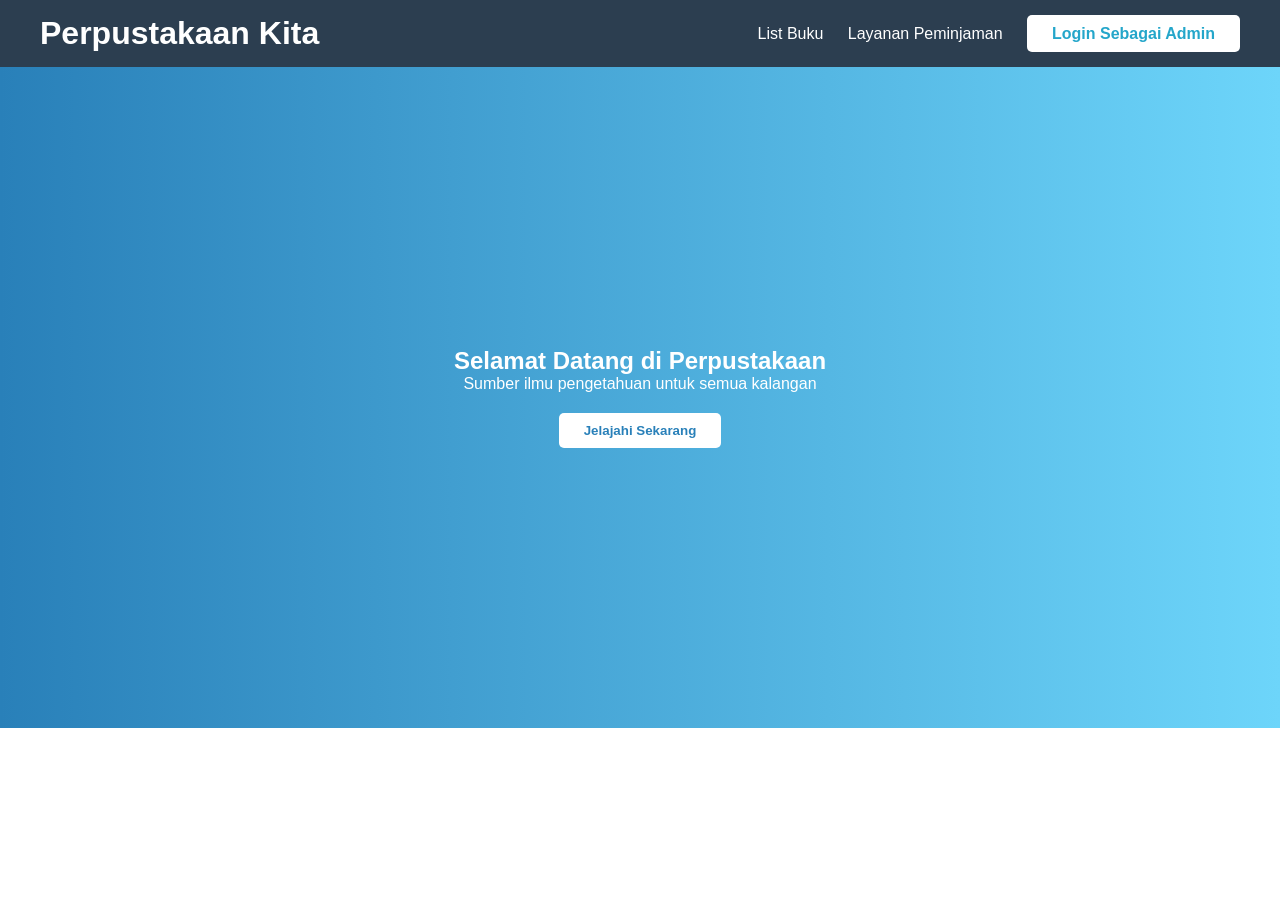
==== index.html @ aedb3fc3 "first commit" ====
<!DOCTYPE html>
<html lang="id">
<head>
    <meta charset="UTF-8">
    <meta name="viewport" content="width=device-width, initial-scale=1.0">
    <title>Perpustakaan Kita    </title>
    <link rel="stylesheet" href="style.css">
</head>
<body>

<header class="navbar">
    <h1>Perpustakaan Kita</h1>
    <nav>
        <a href="#kategori">List Buku</a>
        <a href="#layanan">Layanan Peminjaman</a>
        <a href="#login" class="login-admin">Login Sebagai Admin</a>
    </nav>
</header>
<section class="utama">
    <h2>Selamat Datang di Perpustakaan</h2>
    <p>Sumber ilmu pengetahuan untuk semua kalangan</p>
    <button>Jelajahi Sekarang</button>
</section>

</body>
</html>
---- style.css ----
* {
    margin: 0;
    padding: 0;
    box-sizing: border-box;
    font-family: Arial, sans-serif;
}

body {
    background: #fff;
    color: #333;
}


.navbar {
    background: #2c3e50;
    color: #fff;
    padding: 15px 40px;
    display: flex;
    justify-content: space-between;
    align-items: center;
}

.navbar a {
    color: #fff;
    text-decoration: none;
    margin-left: 20px;
}
.navbar a.login-admin {
    color: #24a6ca;
    text-decoration: none;
    margin-left: 20px;
}


.utama {
    background: linear-gradient(to right, #2980b9, #6dd5fa);
    color: #fff;
    text-align: center;
    padding: 280px 20px;
}

.utama button {
    margin-top: 20px;
    padding: 10px 25px;
    border: none;
    background: #fff; 
    color: #2980b9; 
    cursor: pointer; 
    border-radius: 5px; 
    font-weight: bold;
}
.utama button:hover {
    background: #d8d6d6;
}
.login-admin{
     border: none;
      margin-top: 20px;
    padding: 10px 25px; 
    background: #fff; 
    color: #2980b9; 
    cursor: pointer; 
    border-radius: 5px; 
    font-weight: bold;
}

.login-admin:hover{
    background: #d8d6d6;
}
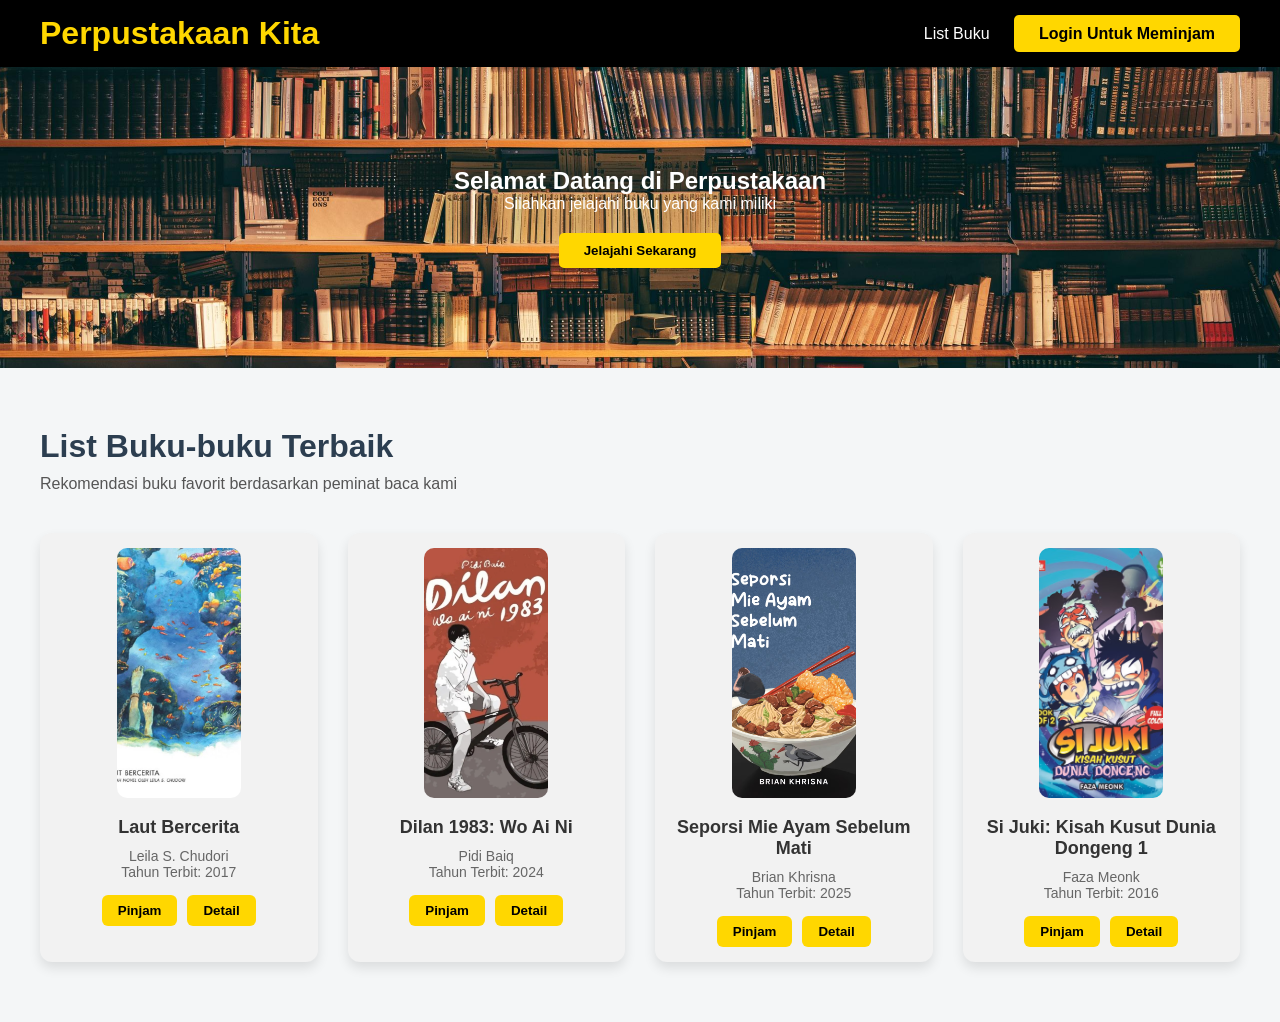
==== commit 4a5cd571: "updatean" ====
--- a/index.html
+++ b/index.html
@@ -3,7 +3,7 @@
 <head>
     <meta charset="UTF-8">
     <meta name="viewport" content="width=device-width, initial-scale=1.0">
-    <title>Perpustakaan Kita    </title>
+    <title>Perpustakaan Kita</title>
     <link rel="stylesheet" href="style.css">
 </head>
 <body>
@@ -12,15 +12,148 @@
     <h1>Perpustakaan Kita</h1>
     <nav>
         <a href="#kategori">List Buku</a>
-        <a href="#layanan">Layanan Peminjaman</a>
-        <a href="#login" class="login-admin">Login Sebagai Admin</a>
+        <a href="login.html" class="login-admin">Login Untuk Meminjam</a>
     </nav>
 </header>
+
 <section class="utama">
     <h2>Selamat Datang di Perpustakaan</h2>
-    <p>Sumber ilmu pengetahuan untuk semua kalangan</p>
+    <p>Silahkan jelajahi buku yang kami miliki</p>
     <button>Jelajahi Sekarang</button>
 </section>
 
+<section class="top-buku" id="kategori">
+    <h2>List Buku-buku Terbaik</h2>
+    <p class="subjudul">Rekomendasi buku favorit berdasarkan peminat baca kami</p>
+
+    <div class="buku-container">
+
+        <!-- BUKU 1 -->
+        <div class="buku-card">
+            <img src="assets/buku1.jpg" alt="Buku">
+            <h3>Laut Bercerita</h3>
+            <p class="penulis">Leila S. Chudori</p>
+            <p class="tahun">Tahun Terbit: 2017</p>
+
+            <div class="aksi">
+                <button class="pinjam">Pinjam</button>
+                <button class="detail"
+                    onclick="bukaDetail(
+                        'assets/buku1.jpg',
+                        'Laut Bercerita',
+                        'Leila S. Chudori',
+                        '2017',
+                        'tersedia'
+                    )">
+                    Detail
+                </button>
+            </div>
+        </div>
+
+        <!-- BUKU 2 -->
+        <div class="buku-card">
+            <img src="assets/buku2.jpg" alt="Buku">
+            <h3>Dilan 1983: Wo Ai Ni</h3>
+            <p class="penulis">Pidi Baiq</p>
+            <p class="tahun">Tahun Terbit: 2024</p>
+
+            <div class="aksi">
+                <button class="pinjam">Pinjam</button>
+                <button class="detail"
+                    onclick="bukaDetail(
+                        'assets/buku2.jpg',
+                        'Dilan 1983: Wo Ai Ni',
+                        'Pidi Baiq',
+                        '2024',
+                        'dipinjam'
+                    )">
+                    Detail
+                </button>
+            </div>
+        </div>
+
+        <!-- BUKU 3 -->
+        <div class="buku-card">
+            <img src="assets/buku3.jpg" alt="Buku">
+            <h3>Seporsi Mie Ayam Sebelum Mati</h3>
+            <p class="penulis">Brian Khrisna</p>
+            <p class="tahun">Tahun Terbit: 2025</p>
+
+            <div class="aksi">
+                <button class="pinjam">Pinjam</button>
+                <button class="detail"
+                    onclick="bukaDetail(
+                        'assets/buku3.jpg',
+                        'Seporsi Mie Ayam Sebelum Mati',
+                        'Brian Khrisna',
+                        '2025',
+                        'tersedia'
+                    )">
+                    Detail
+                </button>
+            </div>
+        </div>
+        <div class="buku-card">
+            <img src="assets/buku4.jpg" alt="Buku">
+            <h3>Si Juki: Kisah Kusut Dunia Dongeng 1</h3>
+            <p class="penulis">Faza Meonk</p>
+            <p class="tahun">Tahun Terbit: 2016</p>
+
+            <div class="aksi">
+                <button class="pinjam">Pinjam</button>
+                <button class="detail"
+                    onclick="bukaDetail(
+                        'assets/buku4.jpg',
+                        'Si Juki: Kisah Kusut Dunia Dongeng 1',
+                        'Faza Meonk',
+                        '2016',
+                        'tersedia'
+                    )">
+                    Detail
+                </button>
+            </div>
+        </div>
+    </div>
+</section>
+
+<!-- =====================
+     MODAL DETAIL BUKU
+===================== -->
+<div id="modalDetail" class="modal">
+    <div class="modal-content">
+        <span class="close" onclick="tutupDetail()">&times;</span>
+
+        <img id="detailImg">
+        <h2 id="detailJudul"></h2>
+        <p id="detailPenulis"></p>
+        <p id="detailTahun"></p>
+        <p id="detailStatus" class="status"></p>
+    </div>
+</div>
+
+<!-- =====================
+     JAVASCRIPT
+===================== -->
+<script>
+function bukaDetail(img, judul, penulis, tahun, status) {
+    document.getElementById('detailImg').src = img;
+    document.getElementById('detailJudul').innerText = judul;
+    document.getElementById('detailPenulis').innerText = "Penulis: " + penulis;
+    document.getElementById('detailTahun').innerText = "Tahun Terbit: " + tahun;
+
+    const statusEl = document.getElementById('detailStatus');
+    statusEl.className = 'status ' + status;
+    statusEl.innerText = status === 'tersedia'
+        ? 'Status: Tersedia'
+        : 'Status: Sedang Dipinjam';
+
+    document.getElementById('modalDetail').style.display = 'flex';
+}
+
+function tutupDetail() {
+    document.getElementById('modalDetail').style.display = 'none';
+}
+</script>
+
 </body>
 </html>
--- a/style.css
+++ b/style.css
@@ -1,3 +1,6 @@
+/* =====================
+   RESET & GLOBAL
+===================== */
 * {
     margin: 0;
     padding: 0;
@@ -6,14 +9,16 @@
 }
 
 body {
-    background: #fff;
-    color: #333;
-}
-
-
+    background: #000;
+    color: #fff;
+}
+
+/* =====================
+   NAVBAR
+===================== */
 .navbar {
-    background: #2c3e50;
-    color: #fff;
+    background: #000;
+    color: #FFD700;
     padding: 15px 40px;
     display: flex;
     justify-content: space-between;
@@ -25,45 +30,225 @@
     text-decoration: none;
     margin-left: 20px;
 }
+
 .navbar a.login-admin {
-    color: #24a6ca;
-    text-decoration: none;
-    margin-left: 20px;
-}
-
-
+    background: #FFD700;
+    color: #000;
+    padding: 10px 25px;
+    border-radius: 5px;
+    font-weight: bold;
+}
+
+.navbar a.login-admin:hover {
+    background: #d8d6d6;
+}
+
+/* =====================
+   HALAMAN UTAMA
+===================== */
 .utama {
-    background: linear-gradient(to right, #2980b9, #6dd5fa);
-    color: #fff;
+    background: url('assets/halaman utama.jpg') center/cover no-repeat;
     text-align: center;
-    padding: 280px 20px;
+    padding: 100px 20px;
 }
 
 .utama button {
     margin-top: 20px;
     padding: 10px 25px;
     border: none;
-    background: #fff; 
-    color: #2980b9; 
-    cursor: pointer; 
-    border-radius: 5px; 
-    font-weight: bold;
-}
+    background: #FFD700;
+    color: #000;
+    cursor: pointer;
+    border-radius: 5px;
+    font-weight: bold;
+}
+
 .utama button:hover {
     background: #d8d6d6;
 }
-.login-admin{
-     border: none;
-      margin-top: 20px;
-    padding: 10px 25px; 
-    background: #fff; 
-    color: #2980b9; 
-    cursor: pointer; 
-    border-radius: 5px; 
-    font-weight: bold;
-}
-
-.login-admin:hover{
-    background: #d8d6d6;
-}
-
+
+/* =====================
+   TOP BUKU
+===================== */
+.top-buku {
+    padding: 60px 40px;
+    background: #f4f6f7;
+    color: #333;
+}
+
+.top-buku h2 {
+    font-size: 32px;
+    margin-bottom: 10px;
+    color: #2c3e50;
+}
+
+.top-buku .subjudul {
+    color: #555;
+    margin-bottom: 40px;
+}
+
+.top-buku-container {
+    display: flex;
+    gap: 40px;
+}
+
+.top-buku-kiri {
+    flex: 1;
+}
+
+.grid-buku {
+    display: grid;
+    grid-template-columns: repeat(2, 1fr);
+    gap: 20px;
+}
+
+/* =====================
+   CARD BUKU
+===================== */
+.buku-container {
+    display: grid;
+    grid-template-columns: repeat(auto-fit, minmax(250px, 1fr));
+    gap: 30px;
+}
+
+.buku-card {
+    background: #f2f2f2;
+    border-radius: 12px;
+    padding: 15px;
+    text-align: center;
+    box-shadow: 0 6px 12px rgba(0,0,0,0.1);
+    transition: transform 0.3s;
+}
+
+.buku-card:hover {
+    transform: translateY(-6px);
+}
+
+.buku-card img {
+    width: 50%;
+    height: 250px;
+    object-fit: cover;
+    border-radius: 10px;
+    margin-bottom: 15px;
+}
+
+.buku-card h3 {
+    font-size: 18px;
+    margin-bottom: 10px;
+    color: #333;
+}
+
+.buku-card .penulis,
+.buku-card .tahun {
+    font-size: 14px;
+    color: #666;
+}
+
+/* =====================
+   AKSI BUTTON
+===================== */
+.aksi {
+    display: flex;
+    justify-content: center;
+    gap: 10px;
+    margin-top: 15px;
+}
+
+.aksi button {
+    border: none;
+    padding: 8px 16px;
+    border-radius: 6px;
+    cursor: pointer;
+    font-weight: bold;
+    color: #000000;
+}
+
+.pinjam {
+    background: #FFD700;
+}
+
+.detail {
+    background: #FFD700;
+}
+
+.aksi button:hover {
+    opacity: 0.85;
+}
+
+/* =====================
+   LIST BUKU
+===================== */
+.list-buku {
+    padding: 60px 40px;
+}
+
+.list-buku ul {
+    list-style: none;
+}
+
+.list-buku li {
+    padding: 12px;
+    border-bottom: 1px solid #ddd;
+}
+
+
+/* =====================
+   RESPONSIVE
+===================== */
+@media (max-width: 768px) {
+    .top-buku-container {
+        flex-direction: column;
+    }
+}
+/* =====================
+   MODAL DETAIL
+===================== */
+.modal {
+    display: none;
+    position: fixed;
+    inset: 0;
+    background: rgba(0,0,0,0.7);
+    justify-content: center;
+    align-items: center;
+    z-index: 999;
+}
+
+.modal-content {
+    background: #fff;
+    color: #333;
+    padding: 25px;
+    border-radius: 12px;
+    width: 90%;
+    max-width: 400px;
+    text-align: center;
+    position: relative;
+}
+
+.modal-content img {
+    width: 100%;
+    height: 350px;
+    object-fit: cover;
+    border-radius: 10px;
+    margin-bottom: 15px;
+}
+
+.modal-content .close {
+    position: absolute;
+    right: 15px;
+    top: 10px;
+    font-size: 28px;
+    cursor: pointer;
+}
+
+.status {
+    font-weight: bold;
+    margin-top: 10px;
+}
+
+.status.tersedia {
+    color: green;
+}
+
+.status.dipinjam {
+    color: red;
+}
